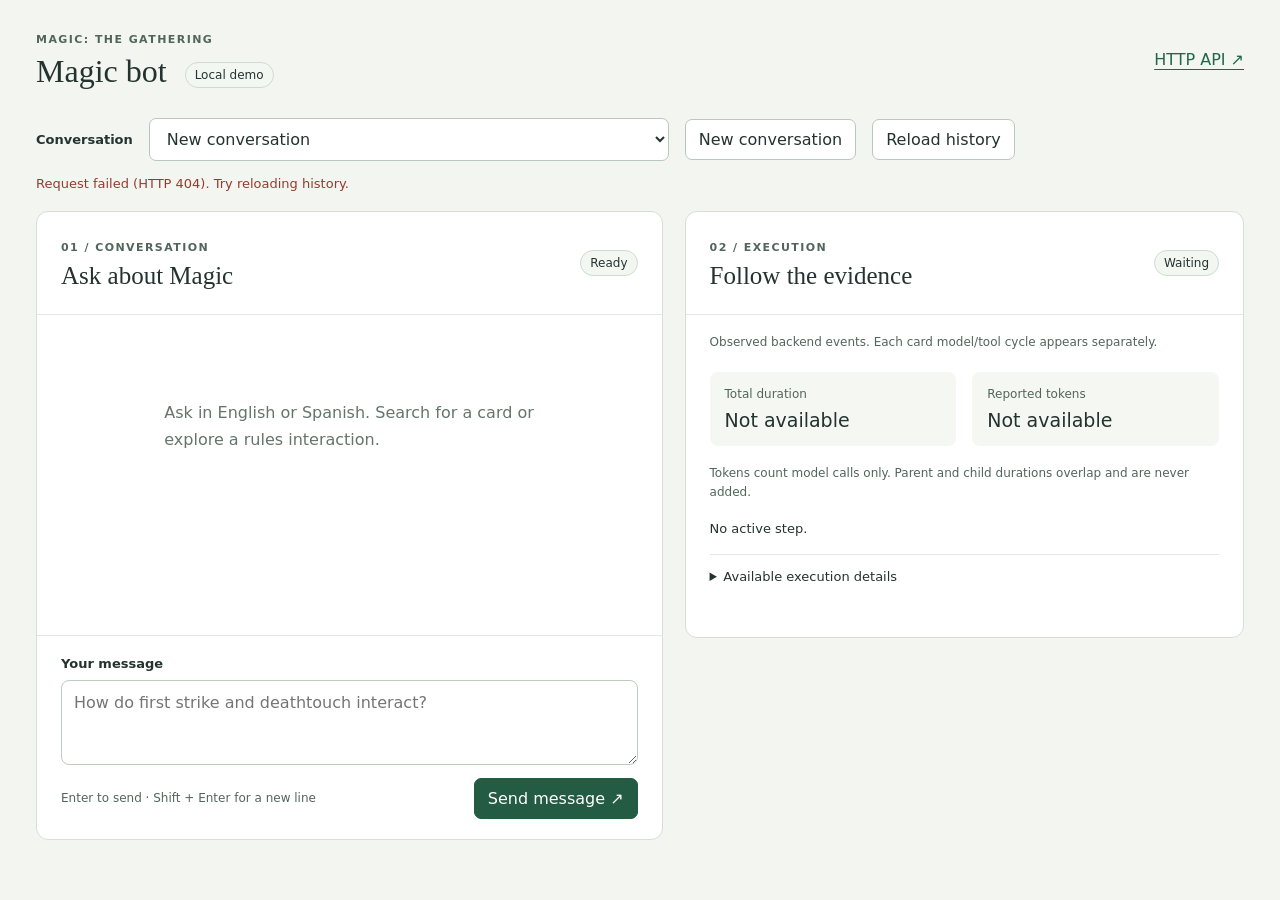
==== frontend/index.html @ 01840df9 "Add browser chat interface" ====
<!doctype html>
<html lang="en">
<head>
  <meta charset="utf-8">
  <meta name="viewport" content="width=device-width, initial-scale=1">
  <meta name="color-scheme" content="light">
  <title>Magic bot · Chat & execution</title>
  <link rel="stylesheet" href="./styles.css">
  <script type="module" src="./chat.js"></script>
</head>
<body>
  <a class="skip-link" href="#message">Skip to message</a>
  <header class="app-header">
    <div><span class="eyebrow">MAGIC: THE GATHERING</span><h1>Magic bot <span class="tag">Local demo</span></h1></div>
    <a href="/docs" target="_blank" rel="noopener noreferrer">HTTP API ↗</a>
  </header>
  <nav class="conversation-bar" aria-label="Conversation controls">
    <label for="conversations">Conversation</label>
    <select id="conversations"><option value="">New conversation</option></select>
    <button id="new" type="button">New conversation</button>
    <button id="reload" type="button">Reload history</button>
  </nav>
  <p id="notice" class="notice" role="status" aria-live="polite">Loading conversations…</p>
  <main>
    <section class="panel chat-panel" aria-labelledby="chat-heading">
      <div class="panel-heading"><div><span class="eyebrow">01 / CONVERSATION</span><h2 id="chat-heading">Ask about Magic</h2></div><span id="chat-status" class="tag">Ready</span></div>
      <div id="messages" class="messages" role="log" aria-label="Chat messages" aria-live="polite"><p class="empty">Ask in English or Spanish. Search for a card or explore a rules interaction.</p></div>
      <form id="composer">
        <label for="message">Your message</label>
        <textarea id="message" name="message" rows="3" maxlength="16000" required placeholder="How do first strike and deathtouch interact?"></textarea>
        <div class="composer-footer"><small>Enter to send · Shift + Enter for a new line</small><button id="send" type="submit">Send message ↗</button></div>
      </form>
    </section>
    <section class="panel execution-panel" aria-labelledby="execution-heading">
      <div class="panel-heading"><div><span class="eyebrow">02 / EXECUTION</span><h2 id="execution-heading">Follow the evidence</h2></div><span id="execution-status" class="tag">Waiting</span></div>
      <p class="panel-note">Observed backend events. Each card model/tool cycle appears separately.</p>
      <dl class="metrics"><div><dt>Total duration</dt><dd id="duration">Not available</dd></div><div><dt>Reported tokens</dt><dd id="tokens">Not available</dd></div></dl>
      <p id="usage-note" class="panel-note">Tokens count model calls only. Parent and child durations overlap and are never added.</p>
      <p id="current" role="status">No active step.</p>
      <ol id="steps" class="steps"></ol>
      <details class="contract-note"><summary>Available execution details</summary><p>Tool arguments, subqueries, review verdicts and trace links are not published by this HTTP contract. Review and retry steps appear when observed; their private contents are not inferred.</p></details>
      <div id="evidence"></div>
    </section>
  </main>
</body>
</html>
---- frontend/styles.css ----
:root { font-family: Inter, ui-sans-serif, system-ui, sans-serif; color: #24332f; background: #f3f5f1; font-synthesis: none; }
* { box-sizing: border-box; }
body { margin: 0 auto; max-width: 1600px; padding: 28px 36px; }
h1, h2, h3, p { margin-top: 0; }
h1 { font-family: Georgia, serif; font-size: 32px; margin: 6px 0 0; font-weight: 500; }
h2 { font-family: Georgia, serif; font-size: 25px; margin: 7px 0 0; font-weight: 500; }
h3 { font-size: 16px; }
a { color: #22664b; text-underline-offset: 4px; }
button, select, textarea { font: inherit; }
button, select { border: 1px solid #b7c8bf; border-radius: 7px; padding: 10px 13px; background: #fff; color: #24332f; }
button { cursor: pointer; }
button:hover { background: #e7eee8; }
button:disabled, select:disabled { cursor: wait; opacity: .55; }
:focus-visible { outline: 3px solid #c06924; outline-offset: 3px; }
.app-header, .conversation-bar, .panel-heading, .composer-footer { display: flex; align-items: center; justify-content: space-between; gap: 16px; }
.app-header { margin-bottom: 28px; }
.eyebrow { font-size: 11px; font-weight: 650; letter-spacing: .13em; color: #52655c; }
.tag { display: inline-block; vertical-align: middle; font: 12px ui-sans-serif, system-ui, sans-serif; border: 1px solid #cedbd2; border-radius: 20px; padding: 5px 9px; background: #f3f7f2; }
h1 .tag { margin-left: 10px; }
.conversation-bar { justify-content: flex-start; flex-wrap: wrap; }
.conversation-bar label { font-size: 13px; font-weight: 650; }
select { flex: 1; min-width: 160px; max-width: 520px; text-overflow: ellipsis; }
.notice { min-height: 20px; margin: 15px 0; color: #52655c; font-size: 13px; overflow-wrap: anywhere; }
.notice.error { color: #973b2e; }
main { display: grid; grid-template-columns: minmax(0, 1.12fr) minmax(0, 1fr); gap: 22px; align-items: start; }
.panel { background: #fff; border: 1px solid #d5dfd6; border-radius: 12px; overflow: hidden; }
.panel-heading { padding: 24px; border-bottom: 1px solid #e2e8e1; }
.messages { min-height: 320px; max-height: 61vh; overflow-y: auto; padding: 24px; }
.empty { color: #65756b; line-height: 1.7; max-width: 370px; margin: 60px auto; }
.message { margin: 0 0 24px; overflow-wrap: anywhere; }
.message-label { font-size: 11px; text-transform: uppercase; letter-spacing: .1em; color: #52655c; margin-bottom: 8px; }
.message-content, .source-excerpt, .card-text { white-space: pre-wrap; line-height: 1.65; }
.message.user .message-content { background: #edf3ed; border-radius: 9px; padding: 14px 17px; }
.message.pending .message-label::after { content: ' · Not confirmed in history'; color: #973b2e; }
#composer { padding: 20px 24px; border-top: 1px solid #e2e8e1; }
#composer label { display: block; font-size: 13px; font-weight: 650; margin-bottom: 9px; }
textarea { display: block; width: 100%; resize: vertical; min-height: 85px; border: 1px solid #bdccc1; border-radius: 8px; padding: 12px; color: inherit; background: #fff; }
.composer-footer { margin-top: 13px; }
small, .panel-note { color: #52655c; font-size: 12px; line-height: 1.6; }
#send { background: #245b43; color: white; border-color: #245b43; flex-shrink: 0; }
#send:hover { background: #194b35; }
.execution-panel { padding-bottom: 20px; }
.execution-panel > .panel-note, #usage-note, #current, .contract-note, #evidence { margin: 18px 24px; }
.metrics { display: grid; grid-template-columns: 1fr 1fr; gap: 16px; margin: 20px 24px 10px; }
.metrics > div { background: #f5f7f3; border-radius: 8px; padding: 15px; }
dt { font-size: 12px; color: #52655c; }
dd { margin: 8px 0 0; font-size: 19px; font-variant-numeric: tabular-nums; }
#current { font-size: 13px; overflow-wrap: anywhere; }
.steps { padding: 0; margin: 0 24px; list-style: none; }
.step { border-left: 2px solid #a6beb0; padding: 4px 0 16px 15px; overflow-wrap: anywhere; }
.step.child { margin-left: 18px; border-left-color: #d2ddd3; }
.step-title { font-size: 14px; font-weight: 600; margin-bottom: 5px; }
.step-meta { font-size: 12px; color: #52655c; margin: 0 0 6px; line-height: 1.6; }
.step.failed { border-color: #ad4936; }
.step.active { border-color: #c06924; }
summary { cursor: pointer; font-size: 13px; line-height: 1.6; }
details { border-top: 1px solid #e2e8e1; padding: 12px 0; }
details p { font-size: 13px; line-height: 1.6; margin: 10px 0 0; }
.source-meta { color: #52655c; }
.cards { display: grid; gap: 14px; grid-template-columns: repeat(auto-fit, minmax(min(190px, 100%), 1fr)); margin-top: 16px; }
.card { border: 1px solid #d5dfd6; border-radius: 8px; padding: 14px; }
.card img { display: block; width: 100%; max-width: 240px; border-radius: 8px; margin: 12px auto; }
.card p { font-size: 13px; margin-bottom: 8px; }
.skip-link { position: absolute; top: -60px; background: white; padding: 10px; z-index: 1; }
.skip-link:focus { top: 8px; }
@media (max-width: 760px) {
  body { padding: 20px 14px; }
  main { grid-template-columns: 1fr; gap: 18px; }
  .app-header { align-items: flex-start; gap: 8px; }
  h1 { font-size: 27px; }
  h1 .tag { margin-left: 0; }
  .panel-heading, .messages, #composer { padding: 18px; }
  .messages { max-height: 55vh; min-height: 210px; }
  .composer-footer { flex-wrap: wrap; }
  .conversation-bar { gap: 8px; }
  .conversation-bar label { width: 100%; }
  .conversation-bar select { max-width: none; width: 100%; flex-basis: 100%; }
}
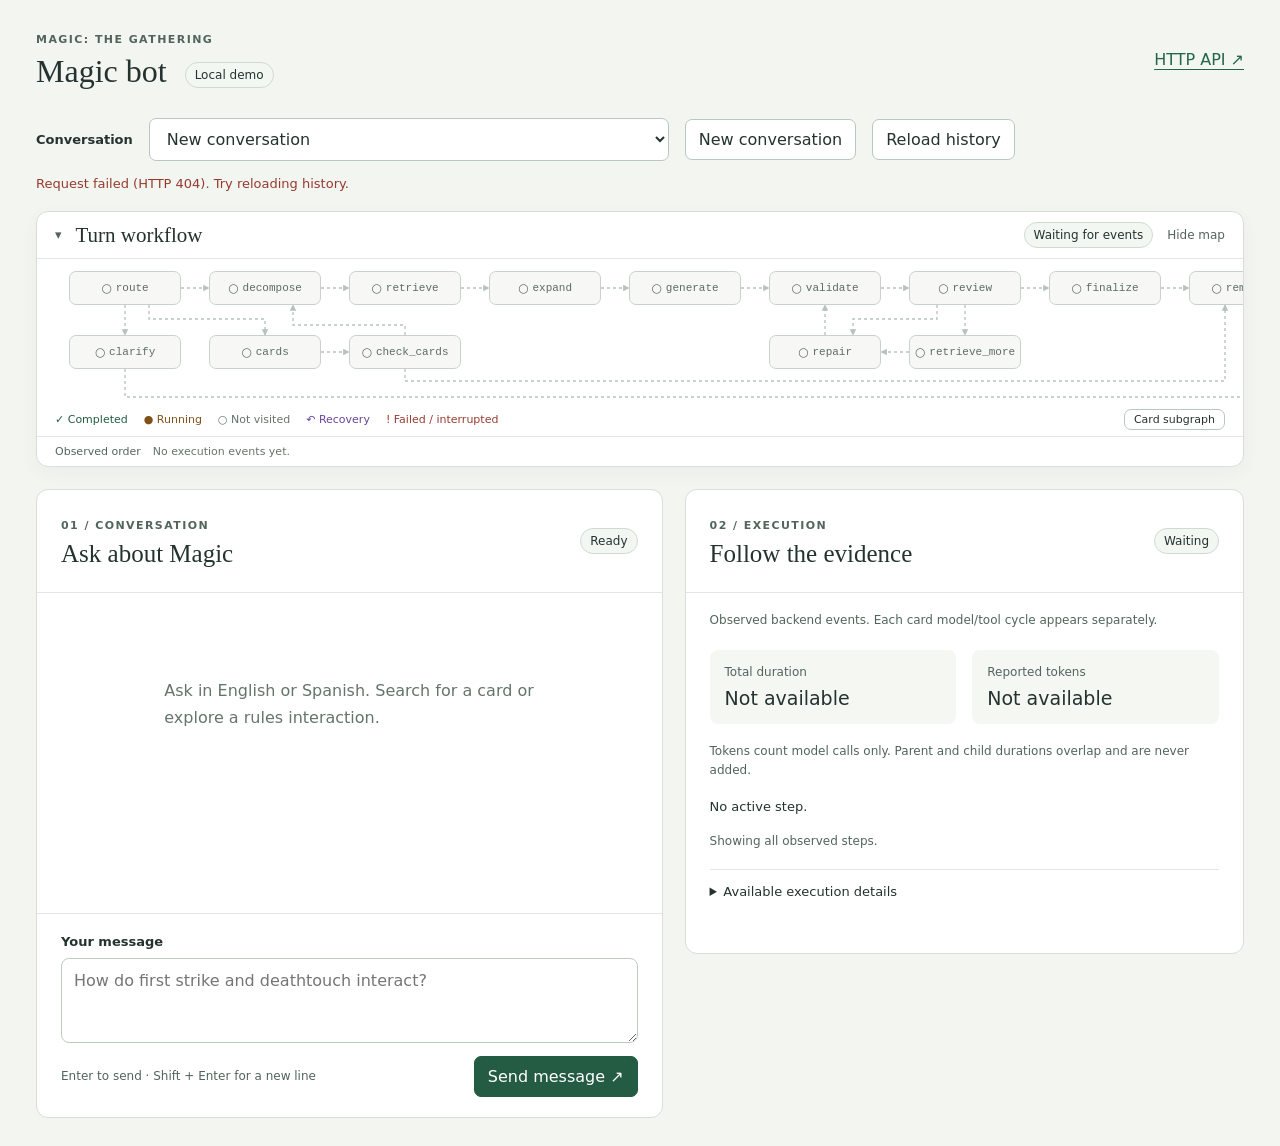
==== commit b96bd939: "Add live workflow map to web UI" ====
--- a/frontend/index.html
+++ b/frontend/index.html
@@ -21,6 +21,29 @@
     <button id="reload" type="button">Reload history</button>
   </nav>
   <p id="notice" class="notice" role="status" aria-live="polite">Loading conversations…</p>
+  <details id="workflow" class="panel workflow-panel" open>
+    <summary class="workflow-heading">
+      <span class="workflow-heading-title">Turn workflow</span>
+      <span id="workflow-status" class="tag" role="status">Waiting for events</span>
+      <span id="workflow-toggle-label" class="workflow-toggle-label">Hide map</span>
+    </summary>
+    <div class="workflow-body">
+      <div id="workflow-main" class="workflow-scroll" tabindex="0" role="region" aria-label="Main workflow map, scroll horizontally to explore"></div>
+      <div class="workflow-legend" aria-label="Map legend">
+        <span class="legend-completed">✓ Completed</span><span class="legend-running">● Running</span>
+        <span>○ Not visited</span><span class="legend-recovery">↶ Recovery</span><span class="legend-failed">! Failed / interrupted</span>
+        <button id="workflow-card-toggle" type="button" aria-expanded="false" aria-controls="workflow-card-section">Card subgraph</button>
+      </div>
+      <div id="workflow-card-section" hidden>
+        <p class="workflow-caption">Cards subgraph · model/tool cycles are separate visits.</p>
+        <div id="workflow-cards" class="workflow-scroll" tabindex="0" role="region" aria-label="Cards subgraph map, scroll horizontally to explore"></div>
+      </div>
+      <div class="workflow-trail-row"><span class="workflow-trail-label">Observed order</span>
+        <span id="workflow-trail-empty">No execution events yet.</span>
+        <ol id="workflow-trail" aria-label="Observed step visits"></ol>
+      </div>
+    </div>
+  </details>
   <main>
     <section class="panel chat-panel" aria-labelledby="chat-heading">
       <div class="panel-heading"><div><span class="eyebrow">01 / CONVERSATION</span><h2 id="chat-heading">Ask about Magic</h2></div><span id="chat-status" class="tag">Ready</span></div>
@@ -37,6 +60,10 @@
       <dl class="metrics"><div><dt>Total duration</dt><dd id="duration">Not available</dd></div><div><dt>Reported tokens</dt><dd id="tokens">Not available</dd></div></dl>
       <p id="usage-note" class="panel-note">Tokens count model calls only. Parent and child durations overlap and are never added.</p>
       <p id="current" role="status">No active step.</p>
+      <div class="execution-selection">
+        <p id="step-selection" role="status">Showing all observed steps.</p>
+        <button id="show-all-steps" type="button" hidden>Show all steps</button>
+      </div>
       <ol id="steps" class="steps"></ol>
       <details class="contract-note"><summary>Available execution details</summary><p>Tool arguments, subqueries, review verdicts and trace links are not published by this HTTP contract. Review and retry steps appear when observed; their private contents are not inferred.</p></details>
       <div id="evidence"></div>
--- a/frontend/styles.css
+++ b/frontend/styles.css
@@ -76,3 +76,72 @@
   .conversation-bar label { width: 100%; }
   .conversation-bar select { max-width: none; width: 100%; flex-basis: 100%; }
 }
+
+/* The map stays in place while chat/detail scroll; coordinates never depend on the active route. */
+.workflow-panel { position: sticky; top: 10px; z-index: 5; padding: 0; margin: 0 0 22px; border: 1px solid #d5dfd6; box-shadow: 0 6px 20px #24332f0a; }
+.workflow-heading { display: flex; align-items: center; gap: 14px; padding: 10px 18px; line-height: 1.2; list-style: none; }
+.workflow-heading::-webkit-details-marker { display: none; }
+.workflow-heading::before { content: '▸'; color: #52655c; }
+.workflow-panel[open] > .workflow-heading::before { content: '▾'; }
+.workflow-heading-title { font: 21px/1 Georgia, serif; margin-right: auto; }
+.workflow-toggle-label { color: #52655c; font-size: 12px; }
+.workflow-body { max-height: min(440px, 60vh); overflow-y: auto; border-top: 1px solid #e2e8e1; }
+.workflow-scroll { overflow-x: auto; padding: 0 12px; scrollbar-width: thin; }
+.workflow-canvas { position: relative; width: 100%; min-width: var(--graph-width); }
+.workflow-canvas svg { position: absolute; width: 100%; height: 100%; overflow: visible; }
+.workflow-edge { fill: none; stroke: #b7c2bc; stroke-width: 1.3; stroke-dasharray: 3 3; }
+.workflow-edge.completed { stroke: #347152; stroke-width: 2; stroke-dasharray: none; }
+.workflow-edge.recovery { stroke: #7954b1; stroke-width: 2; stroke-dasharray: none; }
+.arrow-idle { fill: #b7c2bc; }
+.arrow-completed { fill: #347152; }
+.arrow-recovery { fill: #7954b1; }
+.workflow-node { position: absolute; display: flex; gap: 4px; align-items: center; justify-content: center; height: 34px; padding: 0 5px; border: 1px solid #c9d1cc; border-radius: 7px; background: #f7f8f6; color: #5c6c62; white-space: nowrap; font: 12px ui-monospace, SFMono-Regular, monospace; }
+.workflow-node:hover { background: #edf2ec; }
+.workflow-symbol { flex-shrink: 0; font: 12px system-ui, sans-serif; }
+.workflow-count { position: absolute; top: -9px; right: 5px; padding: 0 5px; border-radius: 10px; background: inherit; font: 10px/17px system-ui, sans-serif; }
+.workflow-count:empty { display: none; }
+.workflow-node[data-status="Completed"] { background: #eaf4ed; border-color: #609575; color: #245b43; }
+.workflow-node.recovery { background: #f1ebfa; border-color: #9776bd; color: #69459a; }
+.workflow-node[data-status="Running"] { background: #fff4dc; border-color: #c78622; color: #805017; animation: workflow-pulse 2s ease-in-out infinite; }
+.workflow-node[data-status="Failed"], .workflow-node[data-status="Interrupted"] { background: #fbeee9; border-color: #b66551; color: #973b2e; }
+.workflow-node[aria-pressed="true"] { outline: 2px solid #24332f; outline-offset: 2px; }
+.workflow-node:focus-visible { outline: 3px solid #c06924; outline-offset: 3px; }
+.workflow-legend { display: flex; align-items: center; flex-wrap: wrap; gap: 7px 16px; padding: 0 18px 6px; color: #65756b; font-size: 11px; }
+.legend-completed { color: #245b43; }
+.legend-running { color: #805017; }
+.legend-recovery { color: #69459a; }
+.legend-failed { color: #973b2e; }
+#workflow-card-toggle { margin-left: auto; padding: 3px 9px; font-size: 11px; }
+.workflow-caption { margin: 6px 18px 0; color: #52655c; font-size: 12px; }
+.workflow-trail-row { display: flex; align-items: center; gap: 12px; padding: 8px 18px; border-top: 1px solid #e2e8e1; font-size: 11px; }
+.workflow-trail-label { flex-shrink: 0; color: #52655c; }
+#workflow-trail-empty { color: #65756b; }
+#workflow-trail { display: flex; align-items: center; gap: 7px; margin: 0; padding: 2px; overflow-x: auto; list-style: none; scrollbar-width: thin; }
+#workflow-trail li { display: flex; align-items: center; gap: 7px; }
+#workflow-trail li + li::before { content: '→'; color: #819287; }
+.workflow-chip { white-space: nowrap; font-size: 11px; padding: 4px 7px; background: #f4f7f2; }
+.workflow-chip[data-status="Running"], #workflow-status[data-status="Running"] { background: #fff4dc; color: #805017; border-color: #d5b378; }
+.workflow-chip[data-status="Failed"], .workflow-chip[data-status="Interrupted"], #workflow-status[data-status="Failed / uncertain"] { background: #fbeee9; color: #973b2e; border-color: #b66551; }
+.workflow-chip[aria-pressed="true"] { border-color: #24332f; }
+.execution-selection { display: flex; align-items: flex-start; justify-content: space-between; gap: 12px; margin: 14px 24px; }
+#step-selection { margin: 0; color: #52655c; font-size: 12px; line-height: 1.6; }
+#show-all-steps { flex-shrink: 0; padding: 6px 9px; font-size: 12px; }
+[hidden] { display: none !important; }
+@keyframes workflow-pulse { 50% { box-shadow: 0 0 0 4px #c786221a; } }
+@media (prefers-reduced-motion: reduce) { .workflow-node[data-status="Running"] { animation: none; } }
+@media (max-width: 760px) {
+  .workflow-panel { top: 6px; margin-bottom: 18px; }
+  .workflow-heading { gap: 7px; padding: 12px; flex-wrap: wrap; }
+  .workflow-heading-title { font-size: 19px; }
+  #workflow-status { font-size: 11px; max-width: 100%; overflow-wrap: anywhere; }
+  .workflow-toggle-label { display: none; }
+  .workflow-legend { padding: 0 12px 8px; gap: 7px 12px; }
+  .workflow-trail-row { padding: 8px 12px; gap: 8px; }
+  .execution-selection { margin: 14px 18px; flex-wrap: wrap; }
+}
+/* A sticky expanded map must not cover most of a short viewport. */
+@media (max-height: 650px) { .workflow-panel { position: static; } }
+
+.workflow-name { font-size: 11px; }
+.workflow-scroll::-webkit-scrollbar, #workflow-trail::-webkit-scrollbar { height: 6px; }
+.workflow-scroll::-webkit-scrollbar-thumb, #workflow-trail::-webkit-scrollbar-thumb { background: #b7c8bf; border-radius: 6px; }
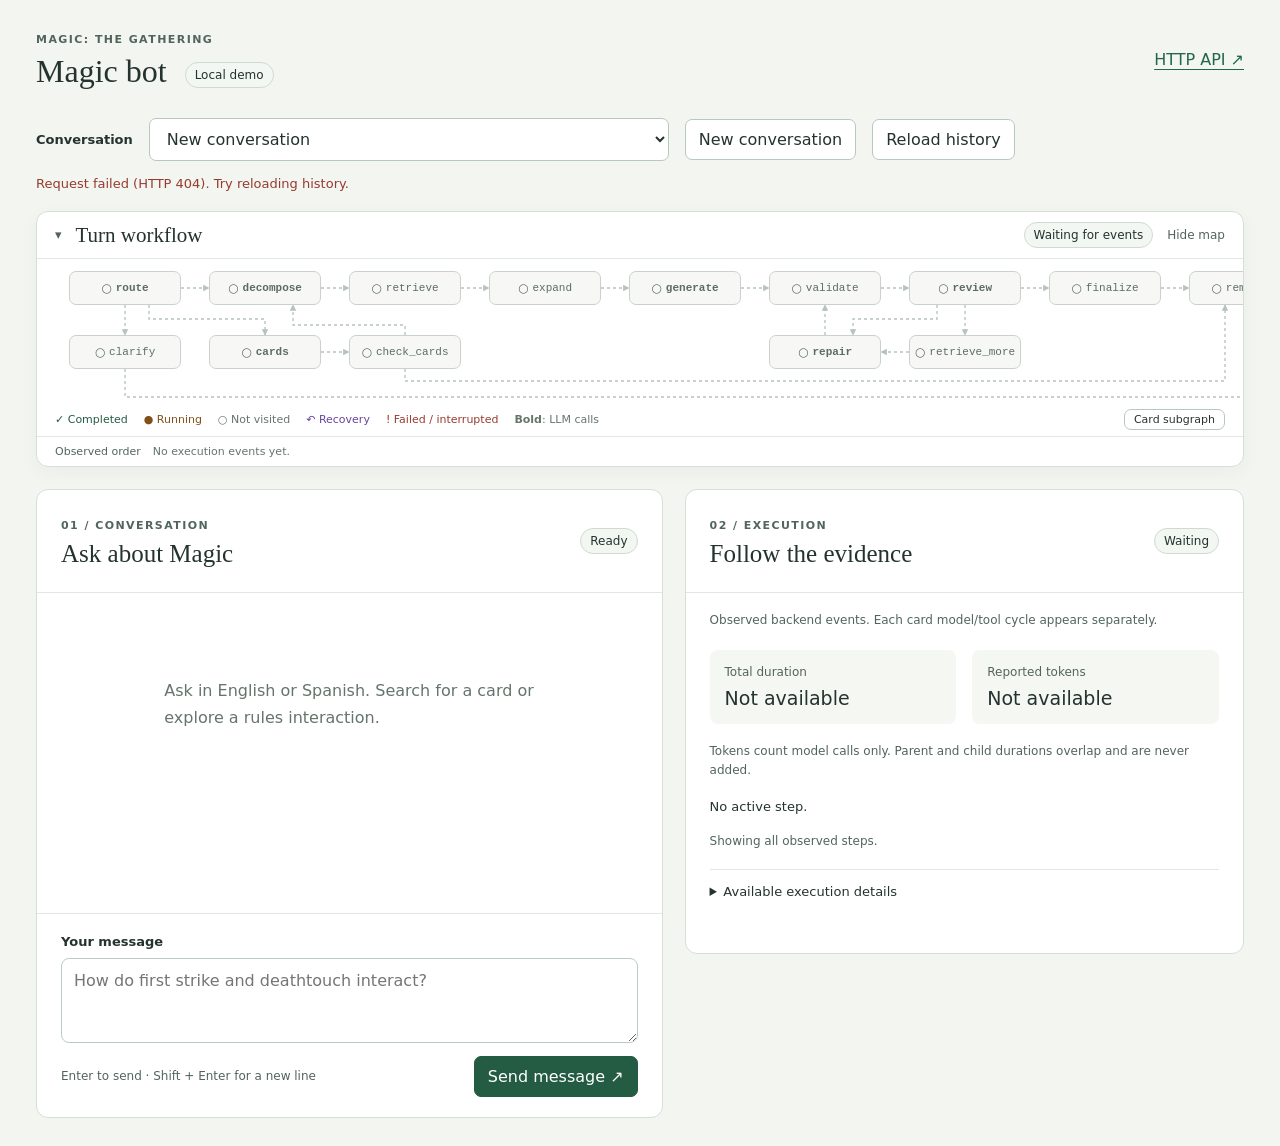
==== commit 4954011c: "Highlight model calls in workflow map" ====
--- a/frontend/index.html
+++ b/frontend/index.html
@@ -32,6 +32,7 @@
       <div class="workflow-legend" aria-label="Map legend">
         <span class="legend-completed">✓ Completed</span><span class="legend-running">● Running</span>
         <span>○ Not visited</span><span class="legend-recovery">↶ Recovery</span><span class="legend-failed">! Failed / interrupted</span>
+        <span><strong>Bold</strong>: LLM calls</span>
         <button id="workflow-card-toggle" type="button" aria-expanded="false" aria-controls="workflow-card-section">Card subgraph</button>
       </div>
       <div id="workflow-card-section" hidden>
--- a/frontend/styles.css
+++ b/frontend/styles.css
@@ -143,5 +143,6 @@
 @media (max-height: 650px) { .workflow-panel { position: static; } }
 
 .workflow-name { font-size: 11px; }
+.workflow-node.llm-node .workflow-name { font-weight: 700; }
 .workflow-scroll::-webkit-scrollbar, #workflow-trail::-webkit-scrollbar { height: 6px; }
 .workflow-scroll::-webkit-scrollbar-thumb, #workflow-trail::-webkit-scrollbar-thumb { background: #b7c8bf; border-radius: 6px; }
